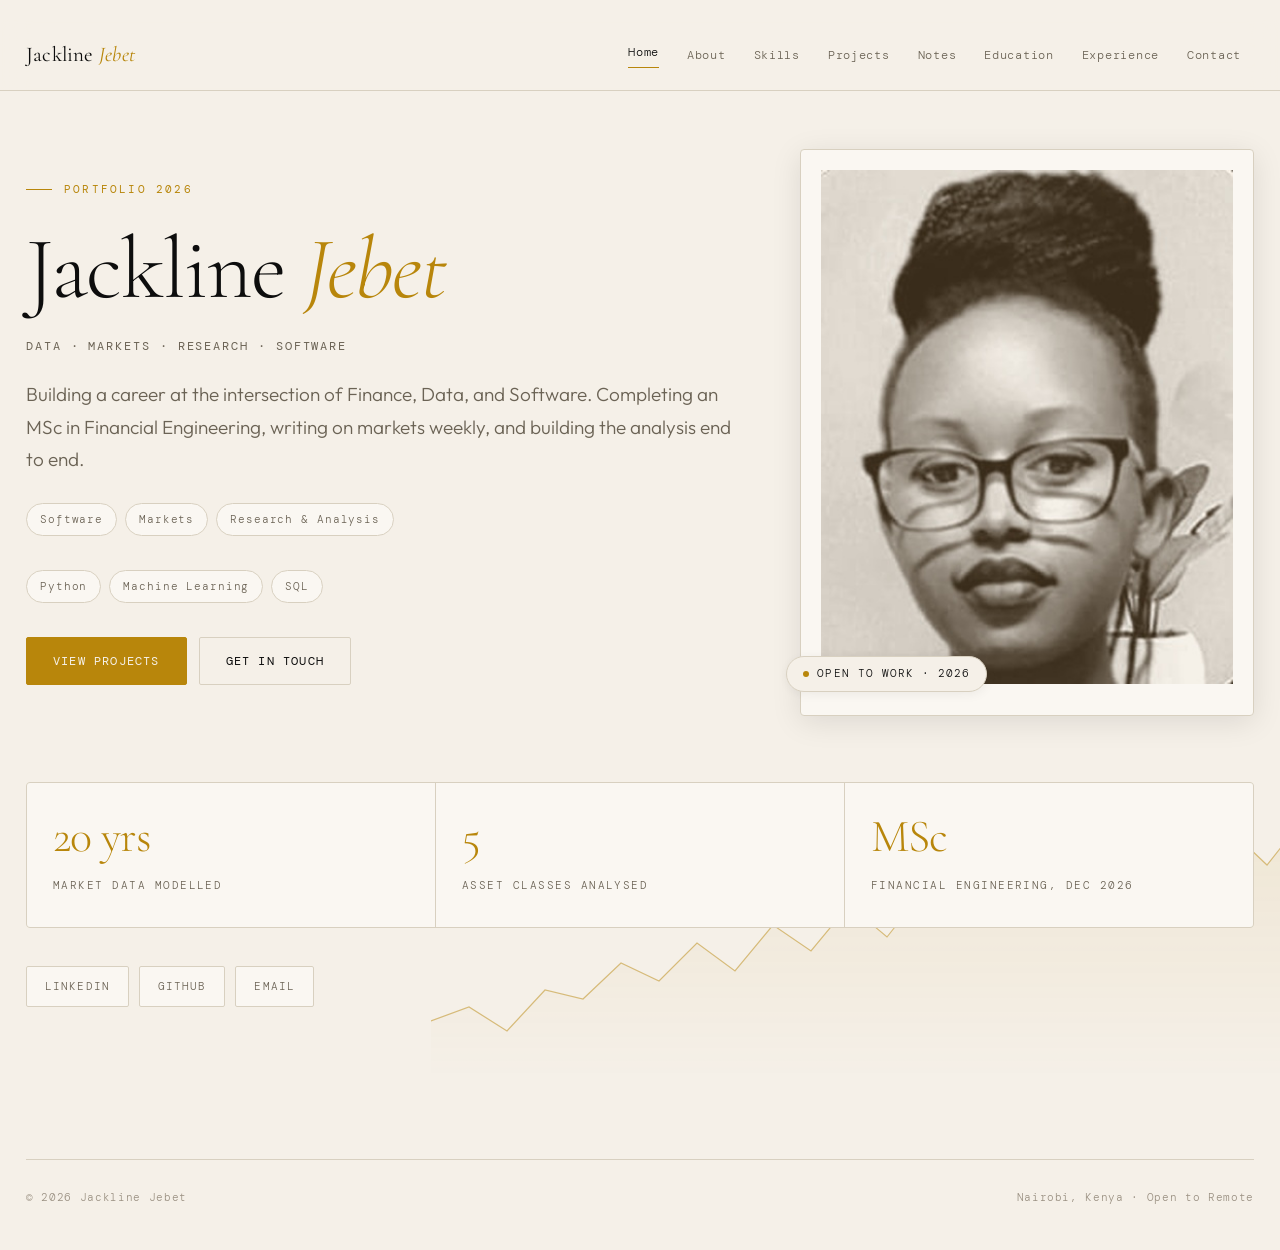
==== index.html @ 73b0f7eb "Portfolio site" ====
<!DOCTYPE html>
<html lang="en">
<head>
<meta charset="utf-8">
<meta name="viewport" content="width=device-width, initial-scale=1.0">
<title>Jackline Jebet</title>
<meta name="description" content="Data analyst specialising in financial markets. Python, SQL, machine learning and big data. Nairobi, Kenya.">
<link rel="preconnect" href="https://fonts.googleapis.com">
<link rel="preconnect" href="https://fonts.gstatic.com" crossorigin>
<link href="https://fonts.googleapis.com/css2?family=Cormorant+Garamond:ital,wght@0,300;0,400;0,600;1,300;1,400&family=DM+Mono:wght@300;400;500&family=Outfit:wght@300;400;500;600&display=swap" rel="stylesheet">
<link rel="stylesheet" href="assets/style.css">
</head>
<body>

<header class="nav">
  <div class="nav-in">
    <a class="brand" href="index.html">Jackline <em>Jebet</em></a>
    <button class="burger" aria-label="Open menu" aria-expanded="false">&#9776;</button>
    <nav>
       <ul class="nav-links">
        <li><a href="index.html" aria-current="page">Home</a></li>
        <li><a href="about.html">About</a></li>
        <li><a href="skills.html">Skills</a></li>
        <li><a href="projects.html">Projects</a></li>
        <li><a href="notes.html">Notes</a></li>
        <li><a href="education.html">Education</a></li>
        <li><a href="experience.html">Experience</a></li>
        <li><a href="contact.html">Contact</a></li>
      </ul>
    </nav>
  </div>
</header>

<section class="hero">

  <svg class="hero-chart" viewBox="0 0 900 300" preserveAspectRatio="none" aria-hidden="true">
    <defs>
      <linearGradient id="fadeGrad" x1="0" y1="0" x2="0" y2="1">
        <stop offset="0%" stop-color="#b8860b" stop-opacity=".38"/>
        <stop offset="100%" stop-color="#b8860b" stop-opacity="0"/>
      </linearGradient>
    </defs>
    <path class="fill" d="M0,236 L38,222 L76,246 L114,205 L152,214 L190,178 L228,196 L266,158 L304,186 L342,140 L380,166 L418,120 L456,152 L494,104 L532,138 L570,86 L608,122 L646,74 L684,110 L722,58 L760,96 L798,44 L836,80 L874,32 L900,54 L900,300 L0,300 Z"/>
    <path class="series" d="M0,236 L38,222 L76,246 L114,205 L152,214 L190,178 L228,196 L266,158 L304,186 L342,140 L380,166 L418,120 L456,152 L494,104 L532,138 L570,86 L608,122 L646,74 L684,110 L722,58 L760,96 L798,44 L836,80 L874,32 L900,54"/>
  </svg>

  <div class="wrap">
    <div class="hero-grid">
      <div>
        <p class="eyebrow">Portfolio 2026</p>
        <h1>Jackline <em>Jebet</em></h1>
        <p class="role">Data  &middot;  Markets &middot;  Research &middot; Software</p>
        <p class="lede">Building a career at the intersection of Finance, Data, and Software. Completing an MSc in Financial Engineering, writing on markets weekly, and building the analysis end to end.</p>
        <ul class="tags">
          <li>Software</li><li>Markets</li><li>Research & Analysis</li>
        </ul>
        <ul class="tags">
          <li>Python</li><li>Machine Learning</li><li>SQL</li>
        </ul>
        <div class="btns">
          <a class="btn btn-solid" href="projects.html">View Projects</a>
          <a class="btn btn-ghost" href="contact.html">Get in touch</a>
        </div>
      </div>

      <div class="portrait-card">
        <div class="portrait">
          <div class="placeholder"><img src="assets/portrait.jpg" alt="Jackline Jebet"><br></div>
        </div>
        <div class="badge"><span class="dot"></span> Open to work &middot; 2026</div>
      </div>
    </div>

    <div class="stats">
      <div class="stat"><b>20 yrs</b><span>Market data modelled</span></div>
      <div class="stat"><b>5</b><span>Asset classes analysed</span></div>
      <div class="stat"><b>MSc</b><span>Financial engineering, Dec 2026</span></div>
    </div>

    <div class="socials">
      <a href="https://linkedin.com/in/jackline-jebet" target="_blank" rel="noopener">LinkedIn</a>
      <a href="https://github.com/Jackline-Jebet" target="_blank" rel="noopener">GitHub</a>
      <a href="mailto:jebet.jackline.r@gmail.com">Email</a>
    </div>
  </div>
</section>

<div class="wrap">
  <div class="foot">
    <span>&copy; 2026 Jackline Jebet</span>
    <span>Nairobi, Kenya &middot; Open to Remote</span>
  </div>
</div>

<script src="assets/site.js"></script>
</body>
</html>
---- assets/style.css ----
/* ==========================================================================
   Jackline Jebet — portfolio
   ========================================================================== */

:root {
  --ink:          #0d0d0d;
  --paper:        #f5f0e8;
  --accent:       #b8860b;
  --accent-light: #d4a843;
  --accent-dim:   rgba(184, 134, 11, 0.08);
  --muted:        #6b6355;
  --muted-light:  #9a9082;
  --border:       #d8d0c0;
  --border-light: #e8e2d8;
  --card-bg:      #faf7f2;
  --card-hover:   #f2ede3;

  --font-serif: 'Cormorant Garamond', Georgia, serif;
  --font-mono:  'DM Mono', 'Courier New', monospace;
  --font-sans:  'Outfit', system-ui, sans-serif;

  --wrap: 1660px;
  --measure: 78ch;          /* caps line length inside the wide wrap */
  --radius-sm: 2px;
  --radius: 4px;
  --shadow-sm: 0 2px 12px rgba(13,13,13,.06);
  --shadow: 0 6px 30px rgba(13,13,13,.10);
  --transition: .25s ease;
}

* { box-sizing: border-box; }
html { scroll-behavior: smooth; }

body {
  margin: 0;
  background: var(--paper);
  color: var(--ink);
  font-family: var(--font-sans);
  font-weight: 300;
  font-size: 16.5px;
  line-height: 1.7;
  -webkit-font-smoothing: antialiased;
  padding-top: 20px;
}

.wrap {
  width: 100%;
  max-width: var(--wrap);
  margin: 0 auto;
  padding-left: 26px;
  padding-right: 26px;
  position: relative;
  z-index: 1;
}

a { color: inherit; }
img { max-width: 100%; display: block; }

/* ---------- type ---------- */

h1, h2, h3 {
  font-family: var(--font-serif);
  font-weight: 400;
  line-height: 1.15;
  margin: 0;
}

.eyebrow {
  font-family: var(--font-mono);
  font-size: 11px;
  font-weight: 400;
  letter-spacing: .2em;
  text-transform: uppercase;
  color: var(--accent);
  display: flex;
  align-items: center;
  gap: 12px;
  margin: 0 0 20px;
}
.eyebrow::before {
  content: "";
  width: 26px;
  height: 1px;
  background: var(--accent);
  flex: none;
}

.lede { color: var(--muted); font-size: 18px; max-width: 68ch; }

/* ---------- nav ---------- */

.nav {
  position: sticky;
  top: 0;
  z-index: 50;
  background: rgba(245, 240, 232, .92);
  backdrop-filter: blur(14px);
  border-bottom: 1px solid var(--border);
}
.nav-in {
  max-width: var(--wrap);
  margin: 0 auto;
  padding: 0 26px;
  height: 70px;
  display: flex;
  align-items: center;   /* was 'left' — not a valid value, so it fell back to stretch */
  justify-content: space-between;
}
.brand {
  font-family: var(--font-serif);
  font-size: 21px;
  font-weight: 400;
  letter-spacing: .01em;
  text-decoration: none;
  /* not flex: a flex container drops whitespace between children,
     which would close the gap between "Jackline" and "Jebet" */
}
.brand em { color: var(--accent); font-style: italic; }

.nav-links { display: flex; gap: 2px; list-style: none; margin: 0; padding: 0; align-items: center; }
.nav-links a {
  display: block;
  padding: 8px 13px;
  font-family: var(--font-mono);
  font-size: 12px;
  font-weight: 300;
  letter-spacing: .06em;
  color: var(--muted);
  text-decoration: none;
  border-radius: var(--radius-sm);
  transition: color var(--transition), background var(--transition);
}
.nav-links a:hover { color: var(--ink); background: var(--accent-dim); }
.nav-links a[aria-current="page"] { color: var(--ink); }
.nav-links a[aria-current="page"]::after {
  content: "";
  display: block;
  height: 1px;
  background: var(--accent);
  margin-top: 5px;
}

.burger {
  display: none;
  background: none;
  border: 1px solid var(--border);
  color: var(--ink);
  width: 40px; height: 36px;
  border-radius: var(--radius-sm);
  cursor: pointer;
  font-size: 15px;
}

/* ---------- hero ---------- */

.hero { position: relative; padding: 58px 0 78px; overflow: hidden; }

.hero-chart {
  position: absolute;
  right: -4%;
  bottom: 0;
  width: 78%;
  max-width: 900px;
  opacity: .5;
  pointer-events: none;
}
.hero-chart path.series {
  fill: none;
  stroke: var(--accent);
  stroke-width: 1.2;
  stroke-linecap: round;
  stroke-dasharray: 2400;
  stroke-dashoffset: 2400;
  animation: draw 3.4s cubic-bezier(.22,.61,.36,1) .35s forwards;
}
.hero-chart path.fill { fill: url(#fadeGrad); opacity: 0; animation: fadein 1.6s ease 2.1s forwards; }

@keyframes draw { to { stroke-dashoffset: 0; } }
@keyframes fadein { to { opacity: .45; } }

.hero-grid {
  display: grid;
  grid-template-columns: 1.35fr .85fr;
  gap: 54px;
  align-items: center;
}

.hero h1 {
  font-size: clamp(50px, 7.6vw, 88px);
  font-weight: 300;
  letter-spacing: -.015em;
  margin: 0 0 16px;
}
.hero h1 em { font-style: italic; color: var(--accent); font-weight: 300; }

.role {
  font-family: var(--font-mono);
  font-size: 12px;
  font-weight: 400;
  letter-spacing: .16em;
  text-transform: uppercase;
  color: var(--muted);
  margin: 0 0 22px;
}

.hero .lede { font-size: 19px; margin: 0 0 28px; }

.tags { display: flex; flex-wrap: wrap; gap: 8px; margin: 0 0 34px; padding: 0; list-style: none; }
.tags li {
  font-family: var(--font-mono);
  font-size: 11px;
  font-weight: 300;
  letter-spacing: .08em;
  padding: 6px 13px;
  border: 1px solid var(--border);
  border-radius: 100px;
  color: var(--muted);
  background: var(--card-bg);
}

.btns { display: flex; flex-wrap: wrap; gap: 12px; }
.btn {
  display: inline-block;
  padding: 13px 26px;
  border-radius: var(--radius-sm);
  font-family: var(--font-mono);
  font-size: 12px;
  font-weight: 400;
  letter-spacing: .1em;
  text-transform: uppercase;
  text-decoration: none;
  border: 1px solid var(--border);
  transition: all var(--transition);
}
.btn-solid { background: var(--accent); border-color: var(--accent); color: var(--paper); }
.btn-solid:hover { background: var(--accent-light); border-color: var(--accent-light); box-shadow: var(--shadow-sm); }
.btn-ghost { color: var(--ink); background: transparent; }
.btn-ghost:hover { border-color: var(--accent); color: var(--accent); background: var(--accent-dim); }

/* portrait */
.portrait-card { position: relative; }
.portrait {
  border: 1px solid var(--border);
  border-radius: var(--radius);
  overflow: hidden;
  background: var(--card-bg);
  aspect-ratio: 4 / 5;
  box-shadow: var(--shadow);
}
.portrait img { width: 100%; height: 100%; object-fit: cover; }
.portrait .placeholder {
  height: 100%;
  display: grid;
  place-items: center;
  font-family: var(--font-mono);
  font-size: 11px;
  color: var(--muted-light);
  text-align: center;
  padding: 20px;
}
.badge {
  position: absolute;
  left: -14px;
  bottom: 24px;
  background: var(--paper);
  border: 1px solid var(--border);
  border-radius: 100px;
  padding: 8px 16px;
  font-family: var(--font-mono);
  font-size: 10.5px;
  letter-spacing: .1em;
  text-transform: uppercase;
  display: flex;
  align-items: center;
  gap: 8px;
  box-shadow: var(--shadow-sm);
}
.dot { width: 6px; height: 6px; border-radius: 50%; background: var(--accent); flex: none; }

/* ---------- stats ---------- */

.stats {
  display: grid;
  grid-template-columns: repeat(3, 1fr);
  gap: 1px;
  background: var(--border);
  border: 1px solid var(--border);
  border-radius: var(--radius);
  overflow: hidden;
  margin-top: 66px;
}
.stat { background: var(--card-bg); padding: 30px 26px; transition: background var(--transition); }
.stat:hover { background: var(--card-hover); }
.stat b {
  display: block;
  font-family: var(--font-serif);
  font-size: 46px;
  font-weight: 300;
  letter-spacing: -.02em;
  line-height: 1;
  margin-bottom: 10px;
  color: var(--accent);
}
.stat span {
  font-family: var(--font-mono);
  font-size: 10.5px;
  font-weight: 300;
  letter-spacing: .14em;
  text-transform: uppercase;
  color: var(--muted);
}

/* ---------- sections ---------- */

.section { padding-top: 80px; padding-bottom: 80px; }
.section + .section { border-top: 1px solid var(--border-light); }

.page-head { padding-top: 70px; padding-bottom: 10px; }
.page-head h1 {
  font-size: clamp(40px, 6vw, 62px);
  font-weight: 300;
  letter-spacing: -.015em;
  margin-bottom: 18px;
}

.cols-2 { display: grid; grid-template-columns: 1fr 1fr; gap: 46px; }
.cols-3 { display: grid; grid-template-columns: repeat(3, 1fr); gap: 22px; }

.card {
  background: var(--card-bg);
  border: 1px solid var(--border);
  border-radius: var(--radius);
  padding: 28px;
  transition: background var(--transition), box-shadow var(--transition);
}
.card:hover { background: var(--card-hover); box-shadow: var(--shadow-sm); }
.card h3 { font-size: 24px; margin-bottom: 10px; }
.card p { color: var(--muted); margin: 0 0 12px; font-size: 15.5px; }
.card p:last-child { margin-bottom: 0; }

/* skills */
.skill-group { margin-bottom: 32px; }
.skill-group h3 { font-size: 21px; margin-bottom: 14px; }
.chips { display: flex; flex-wrap: wrap; gap: 8px; list-style: none; margin: 0; padding: 0; }
.chips li {
  font-family: var(--font-mono);
  font-size: 11.5px;
  font-weight: 300;
  padding: 6px 12px;
  border: 1px solid var(--border);
  border-radius: var(--radius-sm);
  background: var(--card-bg);
  color: var(--muted);
}

/* projects */
.project {
  border-top: 1px solid var(--border);
  padding: 46px 0;
  display: grid;
  grid-template-columns: 190px 1fr;
  gap: 36px;
}
.project:last-child { border-bottom: 1px solid var(--border); }
.project-meta {
  font-family: var(--font-mono);
  font-size: 11px;
  font-weight: 300;
  color: var(--muted-light);
  letter-spacing: .05em;
  line-height: 1.9;
}
.project-meta .stack { color: var(--accent); display: block; margin-top: 12px; }
.project h3 { font-size: 30px; letter-spacing: -.01em; margin-bottom: 16px; }
.project .question {
  border-left: 2px solid var(--accent);
  padding-left: 18px;
  margin: 0 0 20px;
  font-family: var(--font-serif);
  font-size: 21px;
  font-style: italic;
  font-weight: 300;
  line-height: 1.4;
  max-width: var(--measure);
}
.project ul { margin: 0 0 20px; padding-left: 18px; color: var(--muted); font-size: 15.5px; max-width: var(--measure); }
.project ul li { margin-bottom: 9px; }
.result {
  background: var(--accent-dim);
  border: 1px solid var(--border);
  border-left: 2px solid var(--accent);
  border-radius: 0 var(--radius) var(--radius) 0;
  padding: 18px 20px;
  font-size: 15px;
  color: var(--muted);
  max-width: var(--measure);
}
.result b {
  font-family: var(--font-mono);
  font-size: 10px;
  font-weight: 500;
  letter-spacing: .18em;
  text-transform: uppercase;
  color: var(--accent);
  display: block;
  margin-bottom: 8px;
}

/* timeline */
.tl { list-style: none; margin: 0; padding: 0; }
.tl > li {
  display: grid;
  grid-template-columns: 172px 1fr;
  gap: 32px;
  padding: 30px 0;
  border-top: 1px solid var(--border);
}
.tl > li:last-child { border-bottom: 1px solid var(--border); }
.tl .when {
  font-family: var(--font-mono);
  font-size: 11.5px;
  font-weight: 400;
  color: var(--accent);
  letter-spacing: .07em;
}
.tl .where {
  display: block;
  color: var(--muted-light);
  font-size: 11px;
  margin-top: 7px;
  letter-spacing: .05em;
}
.tl h3 { font-size: 25px; margin-bottom: 4px; }
.tl .org {
  font-family: var(--font-mono);
  font-size: 12px;
  letter-spacing: .06em;
  color: var(--muted);
  margin: 0 0 14px;
}
.tl ul { margin: 0; padding-left: 18px; color: var(--muted); font-size: 15.5px; max-width: var(--measure); }
.tl ul li { margin-bottom: 8px; }

/* contact */
.contact-list { list-style: none; margin: 0; padding: 0; max-width: 900px; }
.contact-list li {
  border-top: 1px solid var(--border);
  padding: 22px 0;
  display: flex;
  justify-content: space-between;
  gap: 20px;
  flex-wrap: wrap;
  color: var(--muted);
}
.contact-list li:last-child { border-bottom: 1px solid var(--border); }
.contact-list .label {
  font-family: var(--font-mono);
  font-size: 10.5px;
  letter-spacing: .16em;
  text-transform: uppercase;
  color: var(--muted-light);
}
.contact-list a { color: var(--ink); text-decoration: none; border-bottom: 1px solid var(--accent); }
.contact-list a:hover { color: var(--accent); }

/* ---------- footer ---------- */

.socials { display: flex; gap: 10px; flex-wrap: wrap; margin-top: 38px; }
.socials a {
  font-family: var(--font-mono);
  font-size: 11px;
  letter-spacing: .1em;
  text-transform: uppercase;
  padding: 10px 18px;
  border: 1px solid var(--border);
  border-radius: var(--radius-sm);
  text-decoration: none;
  color: var(--muted);
  background: var(--card-bg);
  transition: all var(--transition);
}
.socials a:hover { color: var(--accent); border-color: var(--accent); background: var(--accent-dim); }

.foot {
  border-top: 1px solid var(--border);
  margin-top: 74px;
  padding: 28px 0 44px;
  font-family: var(--font-mono);
  font-size: 11px;
  color: var(--muted-light);
  letter-spacing: .06em;
  display: flex;
  justify-content: space-between;
  gap: 14px;
  flex-wrap: wrap;
}

/* ---------- responsive ---------- */

@media (max-width: 1100px) {
  .section { padding-top: 62px; padding-bottom: 62px; }
  .page-head { padding-top: 54px; padding-bottom: 8px; }
  .cols-2 { gap: 34px; }
}

@media (max-width: 900px) {
  .nav-links {
    position: absolute;
    top: 70px; left: 0; right: 0;
    flex-direction: column;
    gap: 0;
    background: var(--paper);
    border-bottom: 1px solid var(--border);
    padding: 8px 18px 18px;
    display: none;
    box-shadow: var(--shadow-sm);
    align-items: stretch;
  }
  .nav-links.open { display: flex; }
  .nav-links a { padding: 12px 6px; font-size: 14px; }
  .nav-links a[aria-current="page"]::after { display: none; }
  .nav-links a[aria-current="page"] { color: var(--accent); }
  .burger { display: block; }
  .burger:hover { background: var(--accent-dim); border-color: var(--accent); }

  .hero-grid { grid-template-columns: 1fr; gap: 42px; }
  .portrait-card { max-width: 320px; }
  .badge { left: 14px; }
  .hero-chart { width: 130%; right: -20%; opacity: .3; }
  .cols-2, .cols-3 { grid-template-columns: 1fr; gap: 22px; }
  .project { grid-template-columns: 1fr; gap: 18px; }
  .tl > li { grid-template-columns: 1fr; gap: 12px; }
  .stats { grid-template-columns: 1fr; }
  .stat b { font-size: 38px; }
}

/* ---------- small screens: tighten vertical rhythm ---------- */

@media (max-width: 640px) {
  body { font-size: 15.5px; line-height: 1.62; padding-top: 0; }
  .wrap { padding-left: 20px; padding-right: 20px; }
  .nav-in { padding: 0 20px; height: 62px; }
  .nav-links { top: 62px; }

  /* the main offender: section padding was 80px top and bottom at every width */
  .section { padding-top: 40px; padding-bottom: 40px; }
  .page-head { padding-top: 30px; padding-bottom: 6px; }
  .hero { padding: 34px 0 44px; }

  .page-head h1 { font-size: 34px; margin-bottom: 12px; }
  .hero h1 { font-size: 46px; }
  .lede { font-size: 16.5px; }
  .hero .lede { font-size: 16.5px; margin-bottom: 22px; }

  .eyebrow { margin-bottom: 14px; font-size: 10px; gap: 9px; }
  .eyebrow::before { width: 18px; }

  .cols-2, .cols-3 { gap: 16px; }
  .card { padding: 20px; }
  .card h3 { font-size: 21px; }
  .card p { font-size: 15px; }

  .stats { margin-top: 34px; }
  .stat { padding: 22px 20px; }
  .stat b { font-size: 34px; }

  .project { padding: 28px 0; gap: 12px; }
  .project h3 { font-size: 24px; }
  .project-meta { line-height: 1.7; }
  .project .question { font-size: 18px; padding-left: 14px; margin-bottom: 14px; }
  .project ul { padding-left: 16px; font-size: 15px; margin-bottom: 16px; }
  .result { padding: 14px 16px; font-size: 14px; }

  .tl > li { padding: 22px 0; gap: 8px; }
  .tl h3 { font-size: 22px; }
  .tl .org { margin-bottom: 10px; }
  .tl ul { padding-left: 16px; font-size: 15px; }

  .contact-list li { padding: 16px 0; gap: 6px; }

  .tags { gap: 6px; margin-bottom: 26px; }
  .btns { gap: 9px; }
  .btn { padding: 12px 20px; }

  .socials { margin-top: 26px; gap: 8px; }
  .foot { margin-top: 44px; padding: 22px 0 34px; }

  .skill-group { margin-bottom: 24px; }
  .skill-group h3 { font-size: 19px; margin-bottom: 10px; }
}

@media (max-width: 400px) {
  .section { padding-top: 32px; padding-bottom: 32px; }
  .page-head { padding-top: 24px; padding-bottom: 4px; }
  .hero h1 { font-size: 40px; }
  .page-head h1 { font-size: 30px; }
  .btns { flex-direction: column; align-items: stretch; }
  .btn { text-align: center; }
}

@media (prefers-reduced-motion: reduce) {
  * { animation: none !important; transition: none !important; }
  .hero-chart path.series { stroke-dashoffset: 0; }
  .hero-chart path.fill { opacity: .45; }
  html { scroll-behavior: auto; }
}

:focus-visible { outline: 2px solid var(--accent); outline-offset: 3px; }
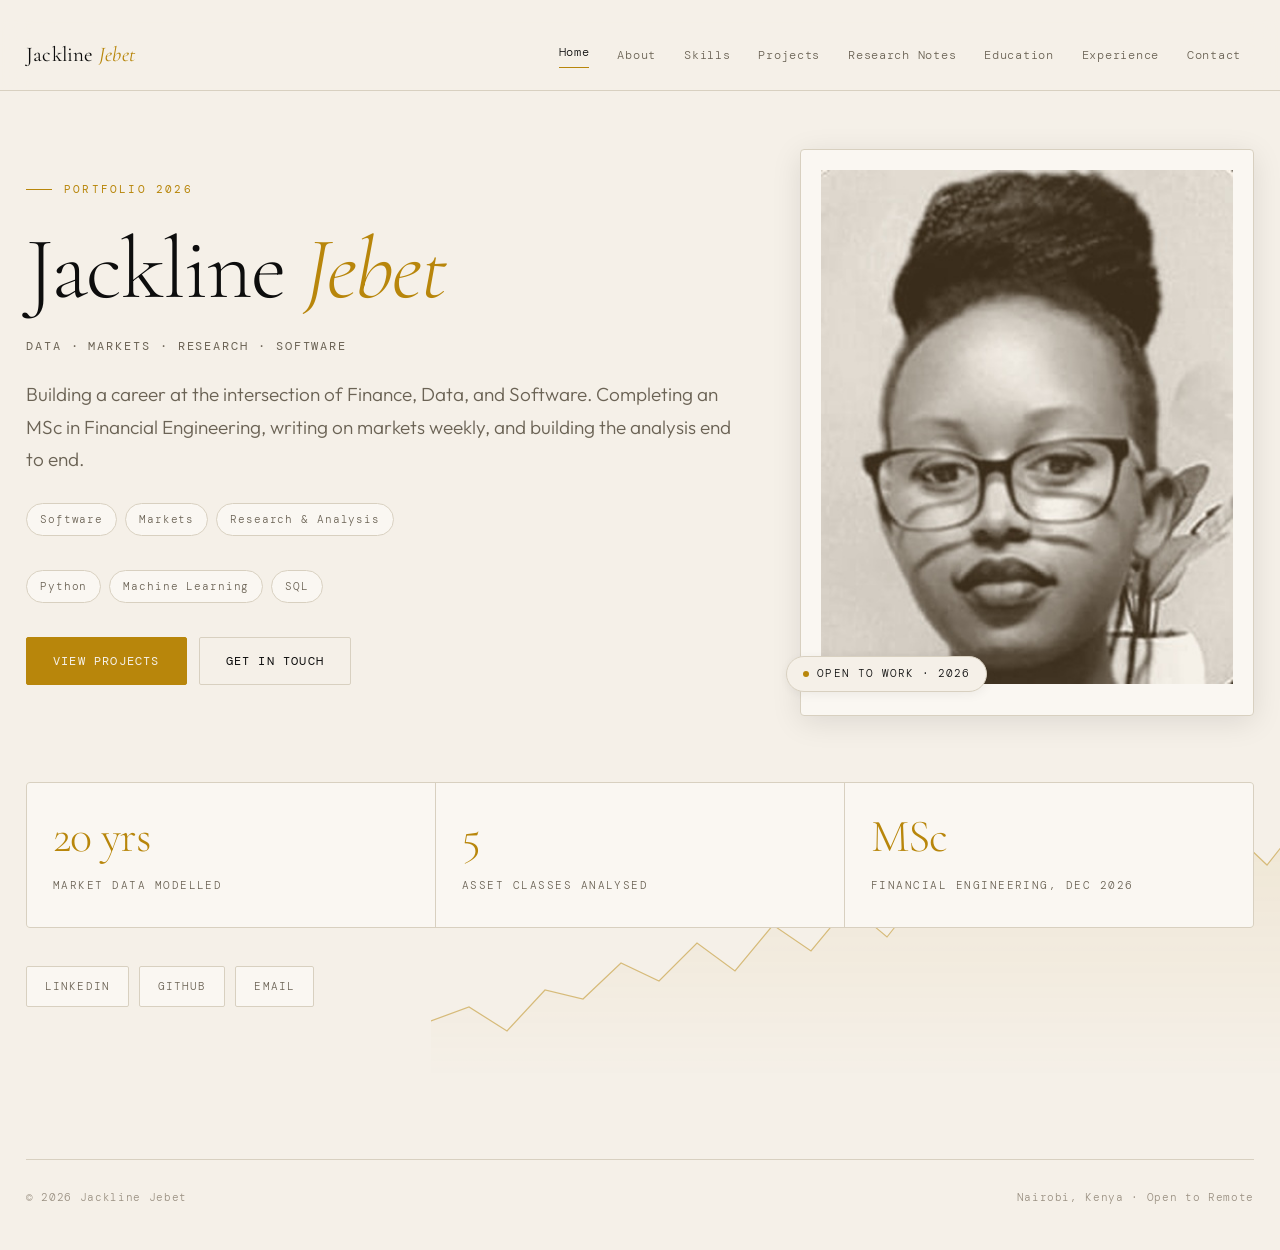
==== commit 37c90498: "add ml article" ====
--- a/index.html
+++ b/index.html
@@ -22,7 +22,7 @@
         <li><a href="about.html">About</a></li>
         <li><a href="skills.html">Skills</a></li>
         <li><a href="projects.html">Projects</a></li>
-        <li><a href="notes.html">Notes</a></li>
+        <li><a href="notes.html">Research Notes</a></li>
         <li><a href="education.html">Education</a></li>
         <li><a href="experience.html">Experience</a></li>
         <li><a href="contact.html">Contact</a></li>
--- a/assets/style.css
+++ b/assets/style.css
@@ -520,7 +520,7 @@
   .nav-links a { padding: 12px 6px; font-size: 14px; }
   .nav-links a[aria-current="page"]::after { display: none; }
   .nav-links a[aria-current="page"] { color: var(--accent); }
-  .burger { display: block; }
+  .burger { display: block; order: 3; margin-left: auto; }
   .burger:hover { background: var(--accent-dim); border-color: var(--accent); }
 
   .hero-grid { grid-template-columns: 1fr; gap: 42px; }
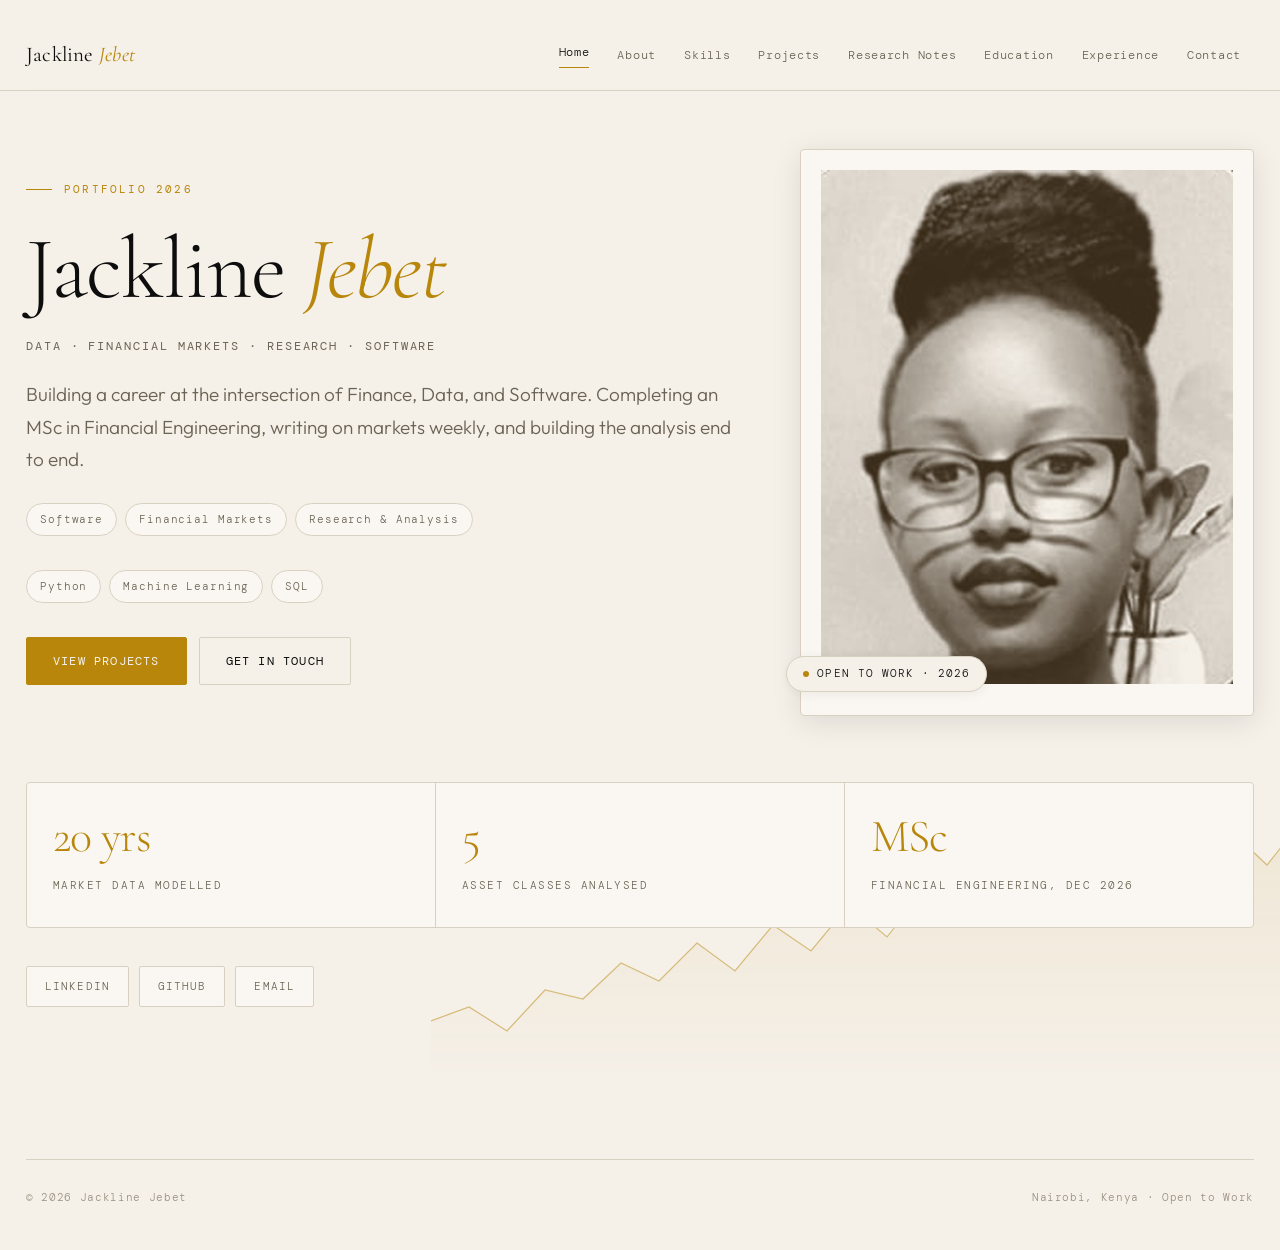
==== commit ce792adc: "updates" ====
--- a/index.html
+++ b/index.html
@@ -49,10 +49,10 @@
       <div>
         <p class="eyebrow">Portfolio 2026</p>
         <h1>Jackline <em>Jebet</em></h1>
-        <p class="role">Data  &middot;  Markets &middot;  Research &middot; Software</p>
+        <p class="role">Data  &middot;  Financial Markets &middot;  Research &middot; Software</p>
         <p class="lede">Building a career at the intersection of Finance, Data, and Software. Completing an MSc in Financial Engineering, writing on markets weekly, and building the analysis end to end.</p>
         <ul class="tags">
-          <li>Software</li><li>Markets</li><li>Research & Analysis</li>
+          <li>Software</li><li>Financial Markets</li><li>Research & Analysis</li>
         </ul>
         <ul class="tags">
           <li>Python</li><li>Machine Learning</li><li>SQL</li>
@@ -88,7 +88,7 @@
 <div class="wrap">
   <div class="foot">
     <span>&copy; 2026 Jackline Jebet</span>
-    <span>Nairobi, Kenya &middot; Open to Remote</span>
+    <span>Nairobi, Kenya &middot; Open to Work</span>
   </div>
 </div>
 
